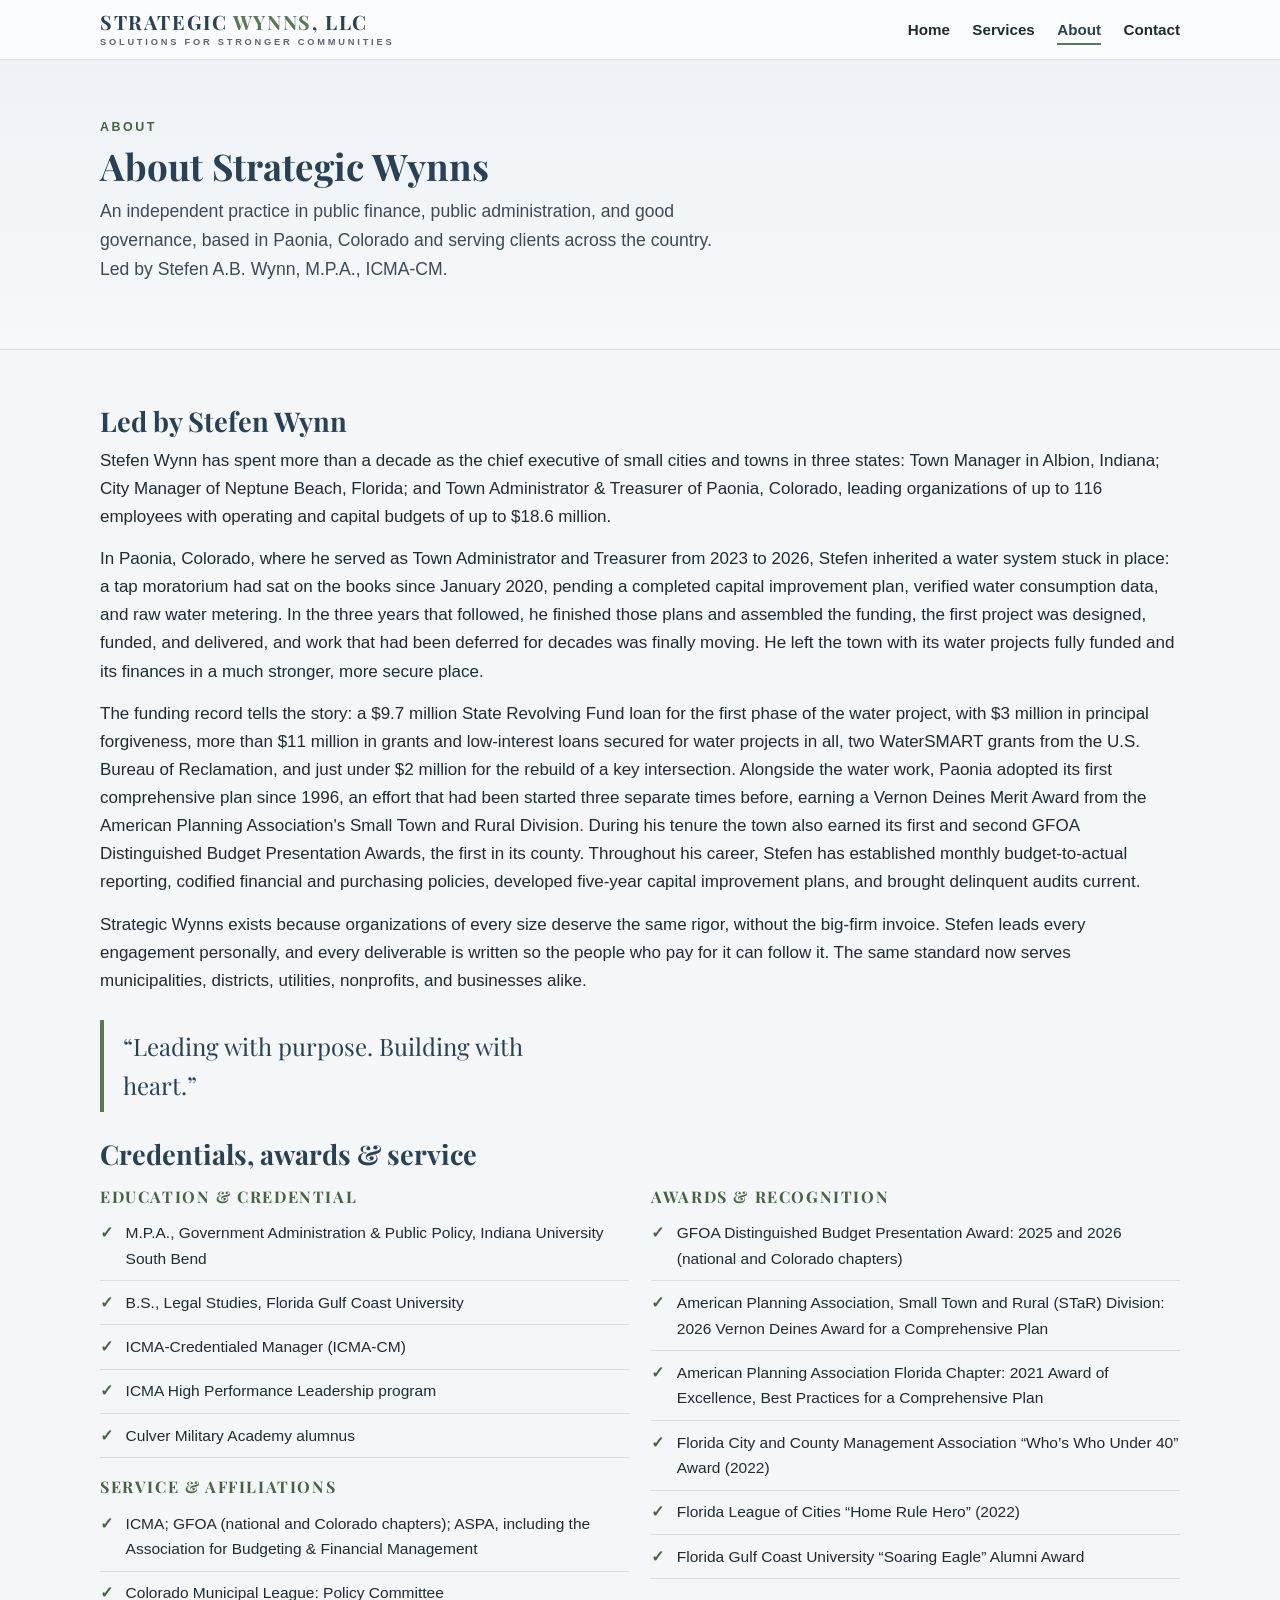
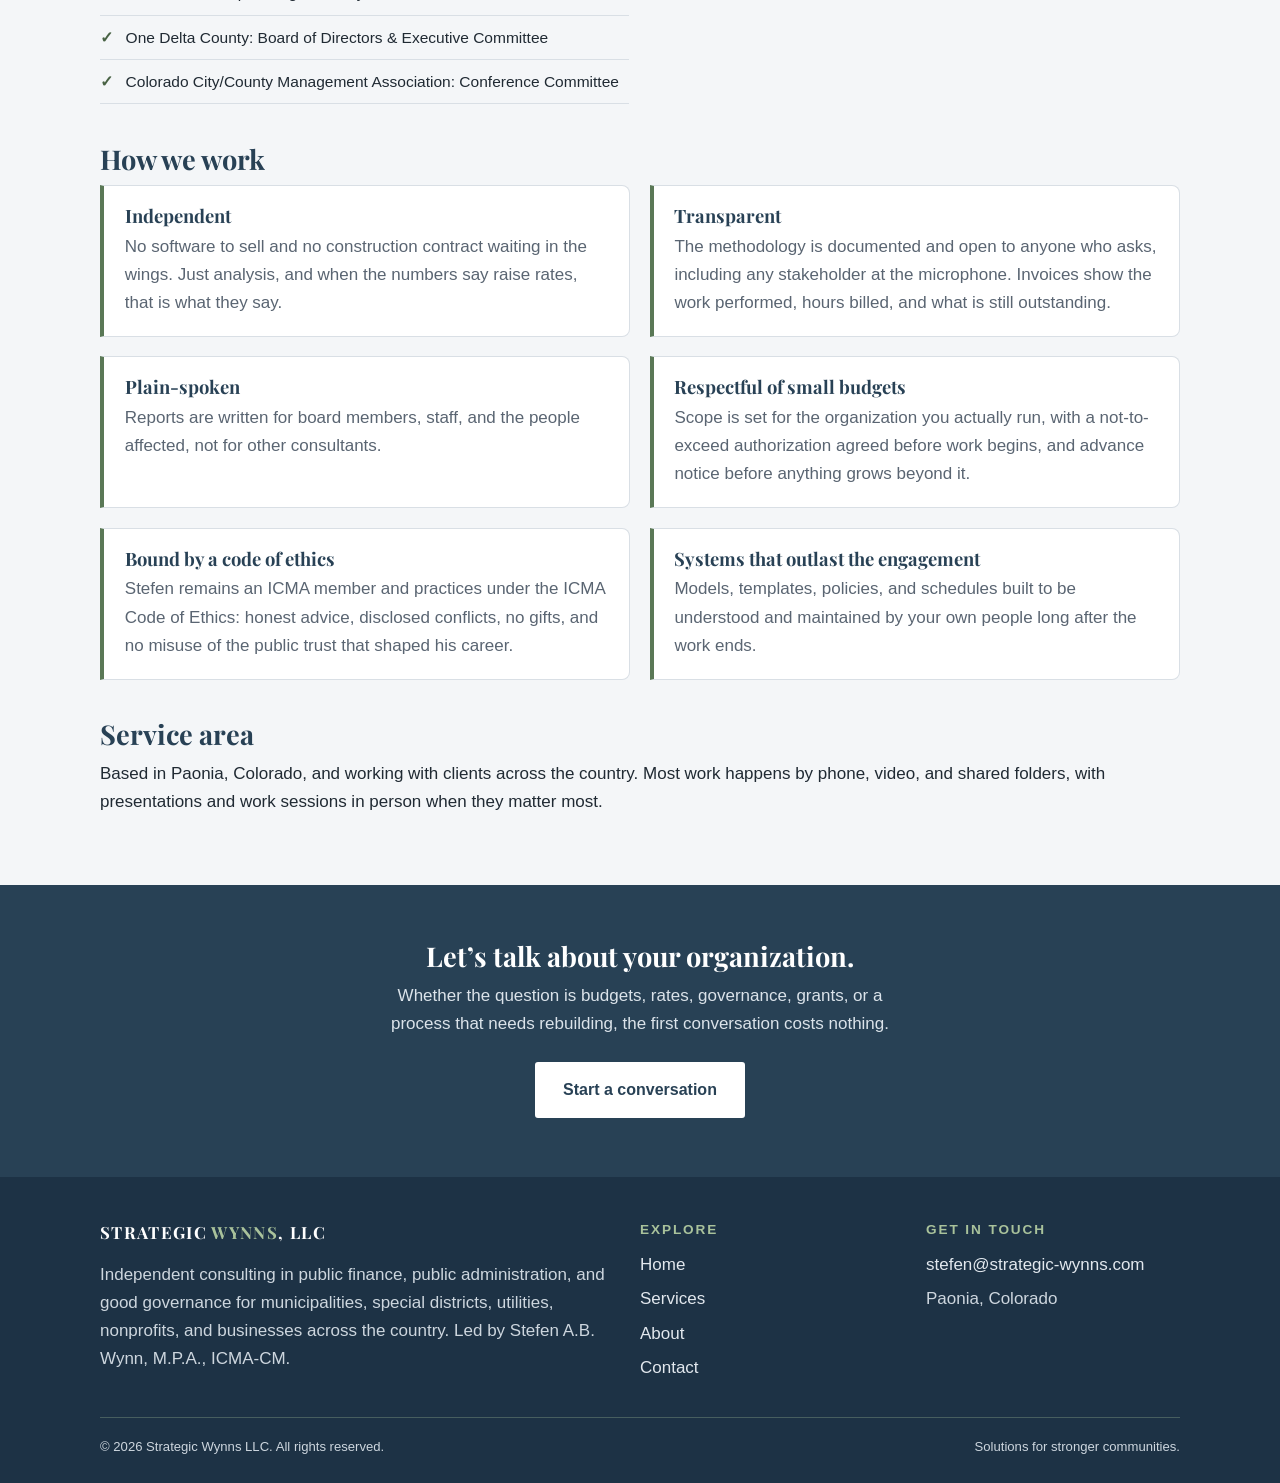
==== about.html @ 5e1393ef "Add files via upload" ====
<!DOCTYPE html>
<html lang="en">
<head>
<meta charset="utf-8">
<meta name="viewport" content="width=device-width, initial-scale=1">
<title>About | Strategic Wynns LLC | Stefen A.B. Wynn, M.P.A., ICMA-CM</title>
<meta name="description" content="About Strategic Wynns LLC: an independent practice in public finance, public administration, and good governance, led by Stefen A.B. Wynn, M.P.A., ICMA-Credentialed Manager, with more than a decade leading organizations in three states.">
<meta name="robots" content="index,follow">
<meta name="theme-color" content="#284155">
<meta property="og:title" content="About | Strategic Wynns LLC | Stefen A.B. Wynn, M.P.A., ICMA-CM">
<meta property="og:description" content="About Strategic Wynns LLC: an independent practice in public finance, public administration, and good governance, led by Stefen A.B. Wynn, M.P.A., ICMA-Credentialed Manager, with more than a decade leading organizations in three states.">
<meta property="og:url" content="https://strategic-wynns.com/about.html">
<meta property="og:image" content="https://strategic-wynns.com/assets/cover-top.jpg">
<link rel="canonical" href="https://strategic-wynns.com/about.html">
<link rel="preconnect" href="https://fonts.googleapis.com">
<link rel="preconnect" href="https://fonts.gstatic.com" crossorigin>
<link href="https://fonts.googleapis.com/css2?family=Playfair+Display:wght@600;700;800&display=swap" rel="stylesheet">
<link rel="icon" type="image/png" href="assets/favicon.png">
<link rel="stylesheet" href="assets/styles.css">
</head>
<body>

<a class="skip" href="#main">Skip to content</a>
<header>
  <div class="container nav">
    <a class="brand" href="index.html">
      <span class="wordmark">STRATEGIC <span class="g">WYNNS</span>, LLC<span class="sub">Solutions for Stronger Communities</span></span>
    </a>
    <nav aria-label="Main"><ul><li><a href="index.html">Home</a></li><li><a href="services.html">Services</a></li><li><a href="about.html" aria-current="page">About</a></li><li><a href="contact.html">Contact</a></li></ul></nav>
  </div>
</header>

<main id="main">

<section class="page-head">
  <div class="container">
    <span class="eyebrow">About</span>
    <h1>About Strategic Wynns</h1>
    <p class="lead">An independent practice in public finance, public administration, and good
    governance, based in Paonia, Colorado and serving clients across the country. Led by
    Stefen A.B. Wynn, M.P.A., ICMA-CM.</p>
  </div>
</section>

<section>
  <div class="container">
    <h2>Led by Stefen Wynn</h2>
    <p>Stefen Wynn has spent more than a decade as the chief executive of small cities and
    towns in three states: Town Manager in Albion, Indiana; City Manager of Neptune Beach,
    Florida; and Town Administrator &amp; Treasurer of Paonia, Colorado, leading organizations
    of up to 116 employees with operating and capital budgets of up to $18.6 million.</p>
    <p><p>In Paonia, Colorado, where he served as Town Administrator and Treasurer from 2023 to
    2026, Stefen inherited a water system stuck in place: a tap moratorium had sat on the books
    since January 2020, pending a completed capital improvement plan, verified water
    consumption data, and raw water metering. In the three years that followed, he finished
    those plans and assembled the funding, the first project was designed, funded, and
    delivered, and work that had been deferred for decades was finally moving. He left the town
    with its water projects fully funded and its finances in a much stronger,
    more secure place.</p>
    <p>The funding record tells the story: a $9.7 million State Revolving Fund loan for the
    first phase of the water project, with $3 million in principal forgiveness, more than
    $11 million in grants and low-interest loans secured for water projects in all, two WaterSMART grants from the U.S. Bureau of Reclamation, and just under $2 million
    for the rebuild of a key intersection. Alongside the water work, Paonia adopted its first
    comprehensive plan since 1996, an effort that had been started three separate times before,
    earning a Vernon Deines Merit Award from the American Planning Association's Small Town and
    Rural Division. During his tenure the town also earned its first and second GFOA
    Distinguished Budget Presentation Awards, the first in its county. Throughout his career,
    Stefen has established monthly budget-to-actual reporting, codified financial and
    purchasing policies, developed five-year capital improvement plans, and brought delinquent
    audits current.</p>
    <p>Strategic Wynns exists because organizations of every size deserve the same rigor,
    without the big-firm invoice. Stefen leads every engagement personally, and every
    deliverable is written so the people who pay for it can follow it. The same standard now
    serves municipalities, districts, utilities, nonprofits, and businesses alike.</p>

    <blockquote class="pull">&ldquo;Leading with purpose. Building with heart.&rdquo;</blockquote>

    <h2>Credentials, awards &amp; service</h2>
    <div class="cred-grid">
      <div>
        <h3>Education &amp; credential</h3>
        <ul>
          <li>M.P.A., Government Administration &amp; Public Policy, Indiana University South Bend</li>
          <li>B.S., Legal Studies, Florida Gulf Coast University</li>
          <li>ICMA-Credentialed Manager (ICMA-CM)</li>
          <li>ICMA High Performance Leadership program</li>
          <li>Culver Military Academy alumnus</li>
        </ul>
        <h3 style="margin-top:1.2rem">Service &amp; affiliations</h3>
        <ul>
          <li>ICMA; GFOA (national and Colorado chapters); ASPA, including the Association for Budgeting &amp; Financial Management</li>
          <li>Colorado Municipal League: Policy Committee</li>
          <li>One Delta County: Board of Directors &amp; Executive Committee</li>
          <li>Colorado City/County Management Association: Conference Committee</li>
        </ul>
      </div>
      <div>
        <h3>Awards &amp; recognition</h3>
        <ul>
          <li>GFOA Distinguished Budget Presentation Award: 2025 and 2026 (national and Colorado chapters)</li>
          <li>American Planning Association, Small Town and Rural (STaR) Division: 2026 Vernon Deines Award for a Comprehensive Plan</li>
          <li>American Planning Association Florida Chapter: 2021 Award of Excellence, Best Practices for a Comprehensive Plan</li>
          <li>Florida City and County Management Association &ldquo;Who&rsquo;s Who Under 40&rdquo; Award (2022)</li>
          <li>Florida League of Cities &ldquo;Home Rule Hero&rdquo; (2022)</li>
          <li>Florida Gulf Coast University &ldquo;Soaring Eagle&rdquo; Alumni Award</li>
        </ul>
      </div>
    </div>

    <h2 style="margin-top:2.4rem">How we work</h2>
    <div class="values">
      <div class="value">
        <h3>Independent</h3>
        <p>No software to sell and no construction contract waiting in the wings. Just
        analysis, and when the numbers say raise rates, that is what they say.</p>
      </div>
      <div class="value">
        <h3>Transparent</h3>
        <p>The methodology is documented and open to anyone who asks, including any stakeholder
        at the microphone. Invoices show the work performed, hours billed, and what is still
        outstanding.</p>
      </div>
      <div class="value">
        <h3>Plain-spoken</h3>
        <p>Reports are written for board members, staff, and the people affected, not for
        other consultants.</p>
      </div>
      <div class="value">
        <h3>Respectful of small budgets</h3>
        <p>Scope is set for the organization you actually run, with a not-to-exceed
        authorization agreed before work begins, and advance notice before anything grows
        beyond it.</p>
      </div>
      <div class="value">
        <h3>Bound by a code of ethics</h3>
        <p>Stefen remains an ICMA member and practices under the ICMA Code of Ethics: honest
        advice, disclosed conflicts, no gifts, and no misuse of the public trust that shaped
        his career.</p>
      </div>
      <div class="value">
        <h3>Systems that outlast the engagement</h3>
        <p>Models, templates, policies, and schedules built to be understood and maintained by
        your own people long after the work ends.</p>
      </div>
    </div>

    <h2 style="margin-top:2.4rem">Service area</h2>
    <p>Based in Paonia, Colorado, and working with clients across the country. Most work
    happens by phone, video, and shared folders, with presentations and work sessions in
    person when they matter most.</p>
  </div>
</section>

<section class="cta">
  <div class="container">
    <h2>Let&rsquo;s talk about your organization.</h2>
    <p>Whether the question is budgets, rates, governance, grants, or a process that needs
    rebuilding, the first conversation costs nothing.</p>
    <a class="btn btn-solid" href="contact.html">Start a conversation</a>
  </div>
</section>

</main>

<footer>
  <div class="container">
    <div class="foot-grid">
      <div>
        <div class="foot-brand">
          <span class="wm">STRATEGIC <span class="g">WYNNS</span>, LLC</span>
        </div>
        <p>Independent consulting in public finance, public administration, and good
        governance for municipalities, special districts, utilities, nonprofits, and
        businesses across the country. Led by Stefen A.B. Wynn, M.P.A., ICMA-CM.</p>
      </div>
      <div>
        <h4>Explore</h4>
        <ul>
          <li><a href="index.html">Home</a></li>
          <li><a href="services.html">Services</a></li>
          <li><a href="about.html">About</a></li>
          <li><a href="contact.html">Contact</a></li>
        </ul>
      </div>
      <div>
        <h4>Get in touch</h4>
        <ul>
          <li><a href="mailto:stefen@strategic-wynns.com">stefen@strategic-wynns.com</a></li>
          <li>Paonia, Colorado</li>
        </ul>
      </div>
    </div>
    <div class="fineprint">
      <span>&copy; 2026 Strategic Wynns LLC. All rights reserved.</span>
      <span>Solutions for stronger communities.</span>
    </div>
  </div>
</footer>

</body>
</html>
---- assets/styles.css ----
/* ============================================================
   Strategic Wynns LLC — styles.css (v1.5)
   Colors SAMPLED from the actual cover artwork in the proposal
   PDF (p.10 full-page image): slate #284155, green #5a7856,
   deep green #507050. All brand values live in this :root block.
   ============================================================ */
:root{
  --slate:#284155;        /* monogram / wordmark / headings (sampled) */
  --slate-dark:#1d3245;   /* footer, dark bands */
  --slate-mid:#3a5570;    /* hover */
  --slate-tint:#e8edf3;   /* pale slate fill */
  --green:#5a7856;        /* WYNNS / swoosh green (sampled) */
  --green-deep:#486244;   /* small green text — AA on white */
  --green-soft:#e9efe4;   /* pale sage bands */
  --green-line:#c8d4c2;
  --paper:#f4f6f8;        /* page ground (sky-tinted neutral) */
  --card:#ffffff;
  --ink:#202a33;
  --muted:#5a6572;
  --line:#d9dfe5;
  --serif:'Playfair Display',Georgia,'Times New Roman',serif;
  --sans:-apple-system,BlinkMacSystemFont,"Segoe UI",Roboto,Helvetica,Arial,sans-serif;
}
*{box-sizing:border-box;margin:0;padding:0}
html{scroll-behavior:smooth}
body{font-family:var(--sans);color:var(--ink);background:var(--paper);line-height:1.65;font-size:17px}
img{max-width:100%;display:block}
a{color:var(--green-deep)}
a:hover{color:var(--slate)}
h1,h2,h3{font-family:var(--serif);color:var(--slate);line-height:1.2;font-weight:700}
h1{font-size:2.4rem}
h2{font-size:1.7rem;margin-bottom:.6rem}
h3{font-size:1.15rem;margin-bottom:.35rem}
p{margin-bottom:.9rem}
.container{width:min(1080px,92%);margin:0 auto}
.skip{position:absolute;left:-9999px;top:0;background:var(--slate);color:#fff;padding:.5rem 1rem;z-index:99;font-weight:700}
.skip:focus{left:.5rem;top:.5rem}
:focus-visible{outline:3px solid var(--green);outline-offset:2px}

/* header — light, typographic wordmark (the monogram lives in the cover art + favicon) */
header{background:#fbfcfd;position:sticky;top:0;z-index:50;border-bottom:1px solid var(--line)}
.nav{display:flex;align-items:center;justify-content:space-between;padding:.75rem 0;gap:1rem;flex-wrap:wrap}
.brand{display:flex;align-items:center;text-decoration:none}
.wordmark{font-family:var(--serif);font-weight:700;font-size:1.24rem;letter-spacing:.08em;color:var(--slate);line-height:1.05}
.wordmark .g{color:var(--green)}
.wordmark .sub{display:block;font-family:var(--sans);font-weight:600;font-size:.58rem;letter-spacing:.3em;color:var(--muted);text-transform:uppercase;margin-top:.3rem}
nav ul{list-style:none;display:flex;gap:1.4rem;flex-wrap:wrap}
nav a{color:var(--ink);text-decoration:none;font-weight:600;font-size:.95rem;padding:.35rem 0;border-bottom:2px solid transparent}
nav a:hover{color:var(--green-deep)}
nav a[aria-current="page"]{color:var(--slate);border-bottom-color:var(--green)}

/* the actual cover art opens the home page */
.cover-hero{background:linear-gradient(180deg,#dfe7f0 0%,#edf0f4 72%,#f4f6f8 100%);padding:2.4rem 0 0;text-align:center}
.cover-hero img{width:100%;max-width:900px;height:auto;margin:0 auto;display:block;box-shadow:0 2px 18px rgba(32,42,51,.14);border-radius:4px 4px 0 0}
.cover-credit{font-size:.8rem;letter-spacing:.18em;text-transform:uppercase;color:var(--muted);padding:.7rem 0 0;background:#f4f6f8}
.intro{padding:3.2rem 0;text-align:center;background:linear-gradient(180deg,#eef2f6,#f4f6f8)}
.intro h1{font-size:2.4rem;max-width:26ch;margin:0 auto .9rem}
.intro .lead{max-width:62ch;margin:0 auto 1.5rem;color:#3d4a56;font-size:1.12rem}
.btn{display:inline-block;padding:.8rem 1.6rem;border-radius:3px;text-decoration:none;font-weight:700;font-size:1rem;transition:transform .12s ease, box-shadow .12s ease;margin:.3rem .5rem;border:2px solid var(--slate)}
.btn:active{transform:translateY(1px)}
.btn-solid{background:var(--slate);color:#fff}
.btn-solid:hover{background:var(--slate-mid);color:#fff;box-shadow:0 3px 12px rgba(29,50,69,.3)}
.btn-ghost{background:transparent;color:var(--slate)}
.btn-ghost:hover{background:var(--slate-tint);color:var(--slate)}

section{padding:3.4rem 0}
.sec-head{max-width:66ch;margin-bottom:1.6rem}
.kicker{color:var(--green-deep);text-transform:uppercase;letter-spacing:.18em;font-size:.75rem;font-weight:700;display:block;margin-bottom:.4rem}
.cards{display:grid;grid-template-columns:repeat(2,1fr);gap:1.2rem}
.card{background:var(--card);border:1px solid var(--line);border-radius:8px;padding:1.5rem 1.4rem;box-shadow:0 1px 3px rgba(29,50,69,.07);display:flex;flex-direction:column}
.card p{color:var(--muted);flex:1}
.card .icon{width:44px;height:44px;border-radius:8px;background:var(--slate);color:#fff;display:flex;align-items:center;justify-content:center;font-family:var(--serif);font-size:1.25rem;font-weight:700;margin-bottom:.9rem}
.more{font-weight:700;text-decoration:none;font-size:.95rem}
.more::after{content:" \2192"}
.more:hover{color:var(--green)}

.values{display:grid;grid-template-columns:1fr 1fr;gap:1.2rem}
.value{background:var(--card);border-left:4px solid var(--green);border-radius:0 8px 8px 0;padding:1.2rem 1.3rem;border-top:1px solid var(--line);border-right:1px solid var(--line);border-bottom:1px solid var(--line)}
.value p{color:var(--muted);margin:0}

.band{background:var(--green-soft);border-top:1px solid var(--green-line);border-bottom:1px solid var(--green-line)}
.band h2{color:var(--slate)}
.band .kicker{color:var(--green-deep)}
.work-line{font-family:var(--serif);font-size:1.35rem;color:var(--slate);margin-bottom:.5rem}
.band p{color:#3f4a41;max-width:70ch}

.steps{list-style:none;counter-reset:step;display:grid;grid-template-columns:1fr 1fr;gap:1.1rem}
.steps li{counter-increment:step;background:var(--card);border:1px solid var(--line);border-radius:8px;padding:1.3rem 1.3rem 1.1rem 3.6rem;position:relative}
.steps li::before{content:counter(step);position:absolute;left:1rem;top:1.15rem;width:1.9rem;height:1.9rem;border-radius:50%;background:var(--slate);color:#fff;font-family:var(--serif);font-weight:700;display:flex;align-items:center;justify-content:center}
.steps li p{color:var(--muted);margin:0}
.steps h3{color:var(--slate)}

.svc{background:var(--card);border:1px solid var(--line);border-radius:8px;padding:1.7rem 1.6rem;margin-bottom:1.4rem}
.svc .tag{display:inline-block;background:var(--slate);color:#fff;border-radius:4px;font-size:.72rem;font-weight:700;letter-spacing:.12em;text-transform:uppercase;padding:.25rem .6rem;margin-bottom:.7rem}
.svc ul{margin:.6rem 0 0 1.1rem}
.svc li{margin-bottom:.45rem;color:var(--ink)}
.svc li b{color:var(--slate)}

.note{background:var(--green-soft);border:1px solid var(--green);border-radius:8px;padding:1.1rem 1.4rem;font-size:.98rem;color:#2f3d2c}
.note b{color:#1f2b1d}

.pull{font-family:var(--serif);font-size:1.5rem;color:var(--slate);border-left:4px solid var(--green);padding:.4rem 0 .4rem 1.2rem;margin:1.6rem 0;max-width:34ch}
.cred-grid{display:grid;grid-template-columns:1fr 1fr;gap:1.4rem;margin-top:1rem}
.cred-grid ul{list-style:none}
.cred-grid li{padding:.55rem 0 .55rem 1.6rem;position:relative;border-bottom:1px solid var(--line);font-size:.97rem}
.cred-grid li::before{content:"\2713";position:absolute;left:0;color:var(--green-deep);font-weight:700}
.cred-grid h3{color:var(--green-deep);font-size:1rem;text-transform:uppercase;letter-spacing:.1em}

.methods{display:grid;grid-template-columns:repeat(3,1fr);gap:1.2rem;margin:1.4rem 0 2.2rem}
.method{background:var(--card);border:1px solid var(--line);border-radius:8px;padding:1.2rem 1.3rem}
.method .label{font-size:.75rem;text-transform:uppercase;letter-spacing:.14em;color:var(--muted);font-weight:700}
.method .val{font-family:var(--serif);font-size:1.1rem;color:var(--slate);font-weight:700}
form{background:var(--card);border:1px solid var(--line);border-radius:8px;padding:1.6rem;max-width:640px}
.field{margin-bottom:1rem}
label{display:block;font-weight:700;font-size:.9rem;margin-bottom:.3rem;color:var(--slate)}
input[type=text],input[type=email],textarea{width:100%;padding:.65rem .8rem;border:1px solid var(--line);border-radius:4px;font-family:var(--sans);font-size:1rem;background:var(--paper)}
textarea{min-height:130px;resize:vertical}
.hint{font-size:.85rem;color:var(--muted)}
.check-list{list-style:none;margin:1rem 0}
.check-list li{padding:.4rem 0 .4rem 1.7rem;position:relative}
.check-list li::before{content:"\2713";position:absolute;left:0;color:var(--green-deep);font-weight:700}

.cta{background:var(--slate);text-align:center}
.cta h2{color:#fff}
.cta p{color:#dbe3ea;max-width:56ch;margin:0 auto 1.2rem}
.cta .btn-solid{background:#fff;color:var(--slate);border-color:#fff}
.cta .btn-solid:hover{background:var(--slate-tint);color:var(--slate)}

footer{background:var(--slate-dark);color:#cdd6de;padding:2.6rem 0 1.6rem}
.foot-grid{display:grid;grid-template-columns:2fr 1fr 1fr;gap:2rem;margin-bottom:1.8rem}
footer h4{color:#a9c29b;font-size:.85rem;text-transform:uppercase;letter-spacing:.14em;margin-bottom:.6rem}
footer ul{list-style:none}
footer li{margin-bottom:.4rem}
footer a{color:#e2e8ee;text-decoration:none}
footer a:hover{color:#fff}
.foot-brand{margin-bottom:.8rem}
.foot-brand .wm{font-family:var(--serif);color:#fff;font-weight:700;font-size:1.05rem;letter-spacing:.08em}
.foot-brand .wm .g{color:#a9c29b}
.fineprint{border-top:1px solid rgba(169,194,155,.3);padding-top:1.1rem;font-size:.82rem;display:flex;justify-content:space-between;gap:1rem;flex-wrap:wrap}

.page-head{background:linear-gradient(180deg,#eef2f6,#f6f8fa);padding:3.2rem 0;border-bottom:1px solid var(--line)}
.page-head .eyebrow{color:var(--green-deep);text-transform:uppercase;letter-spacing:.2em;font-size:.78rem;font-weight:700}
.page-head h1{color:var(--slate);font-size:2.3rem;margin:.3rem 0 .5rem}
.page-head .lead{color:#3d4a56;max-width:64ch;font-size:1.1rem}

@media (max-width:880px){
  h1{font-size:1.9rem}
  .intro h1{font-size:1.9rem}
  .cards,.values,.steps,.cred-grid,.methods{grid-template-columns:1fr}
  .foot-grid{grid-template-columns:1fr}
  section{padding:2.6rem 0}
  .pull{font-size:1.25rem}
}
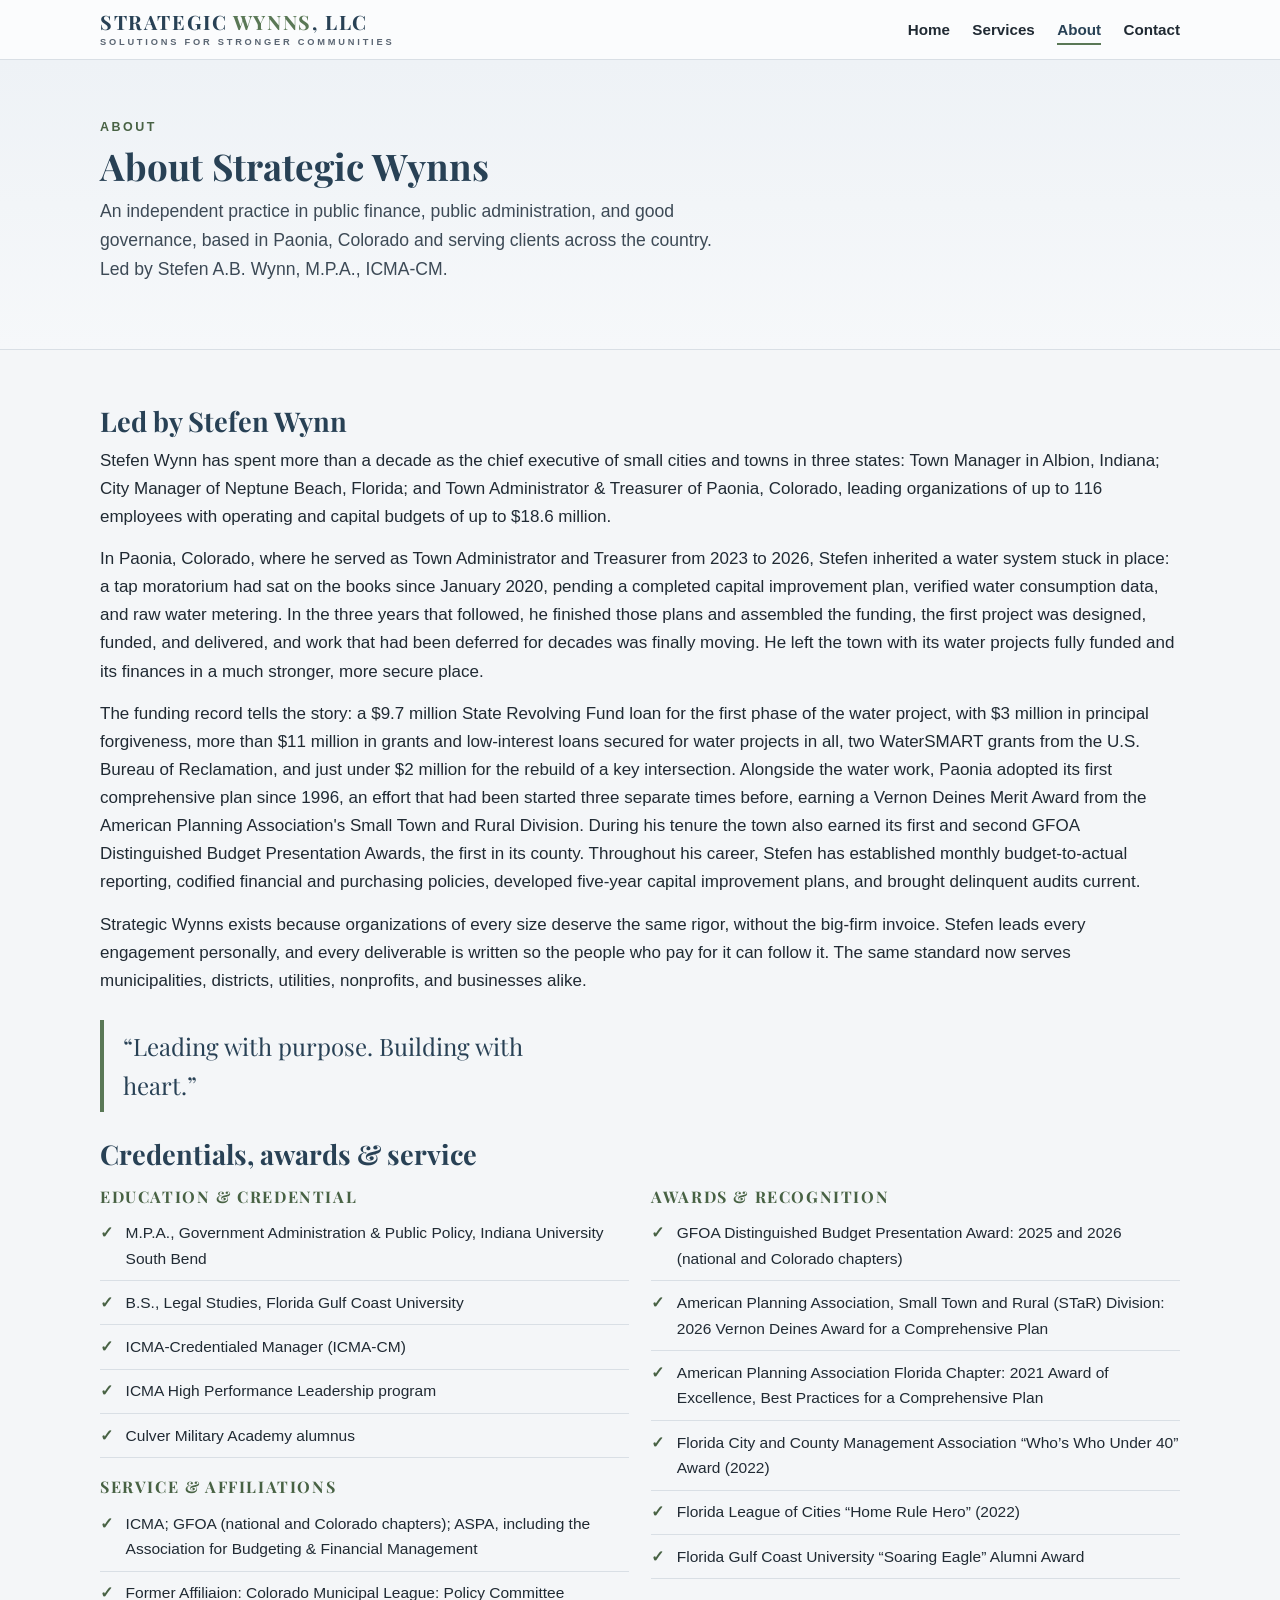
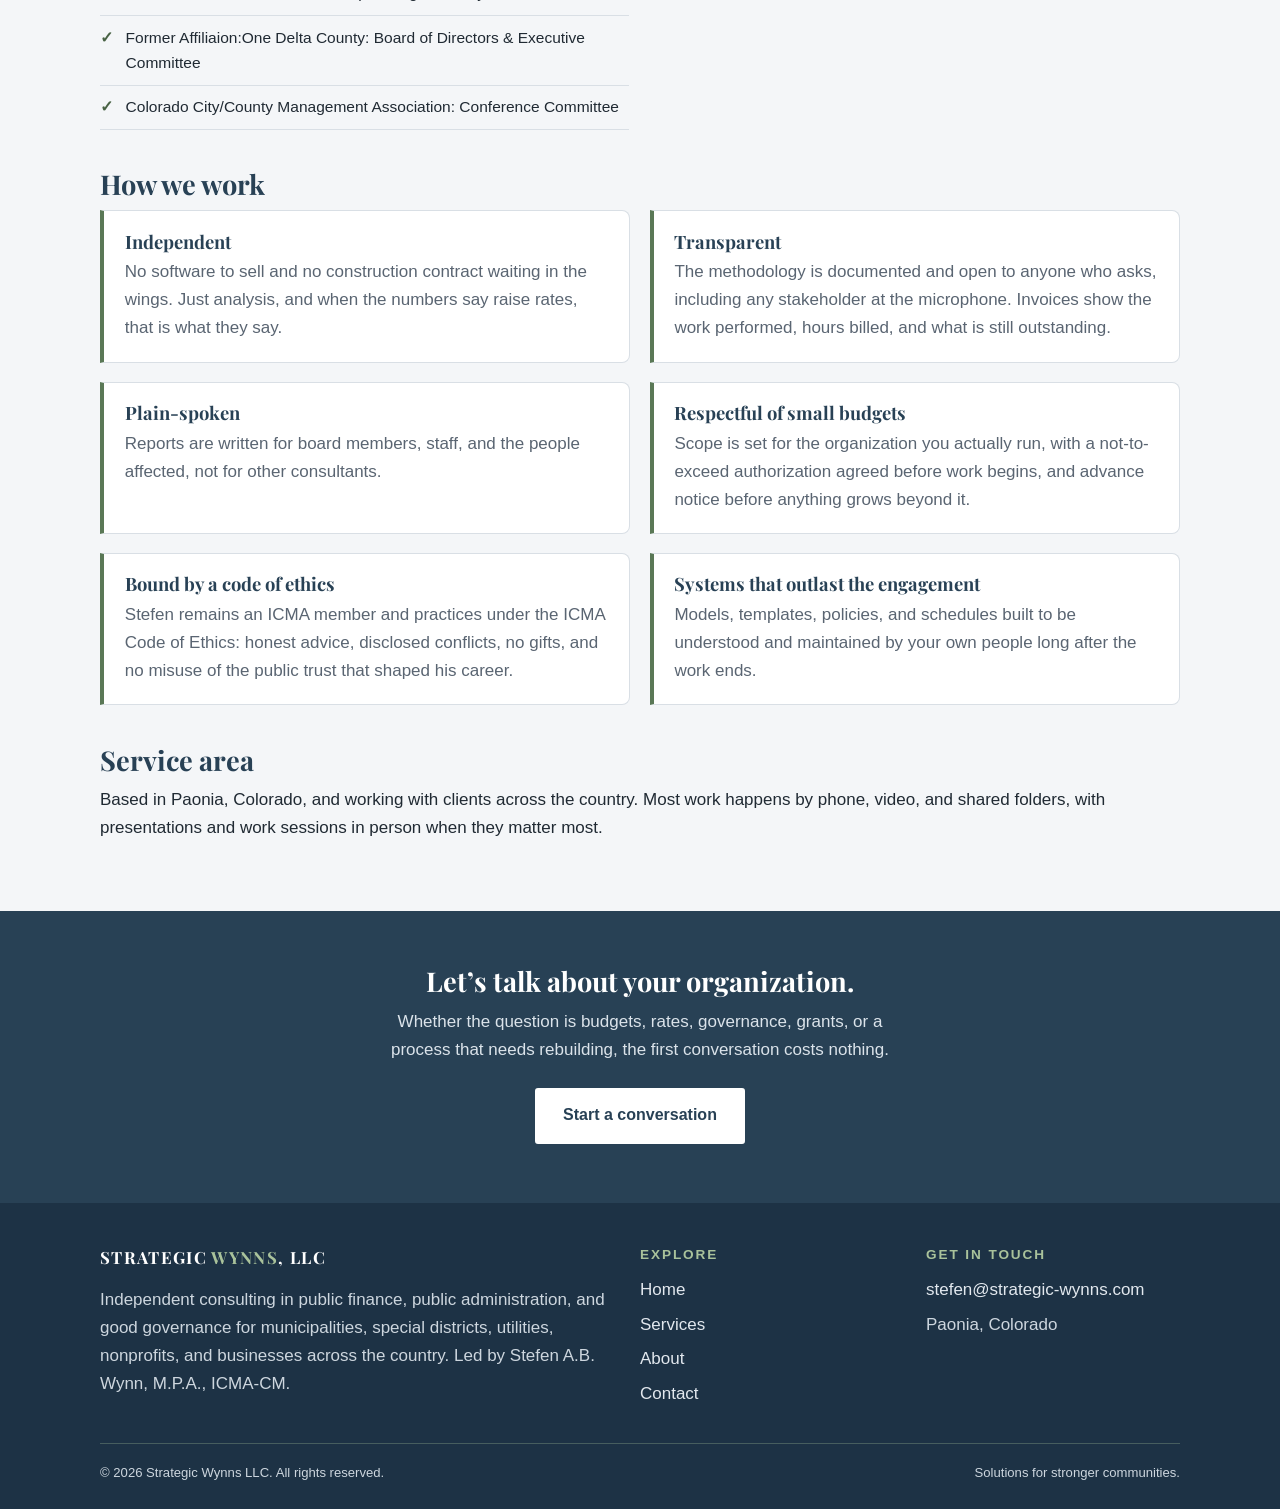
==== commit 795e6740: "Update about.html" ====
--- a/about.html
+++ b/about.html
@@ -89,8 +89,8 @@
         <h3 style="margin-top:1.2rem">Service &amp; affiliations</h3>
         <ul>
           <li>ICMA; GFOA (national and Colorado chapters); ASPA, including the Association for Budgeting &amp; Financial Management</li>
-          <li>Colorado Municipal League: Policy Committee</li>
-          <li>One Delta County: Board of Directors &amp; Executive Committee</li>
+          <li>Former Affiliaion: Colorado Municipal League: Policy Committee</li>
+          <li>Former Affiliaion:One Delta County: Board of Directors &amp; Executive Committee</li>
           <li>Colorado City/County Management Association: Conference Committee</li>
         </ul>
       </div>
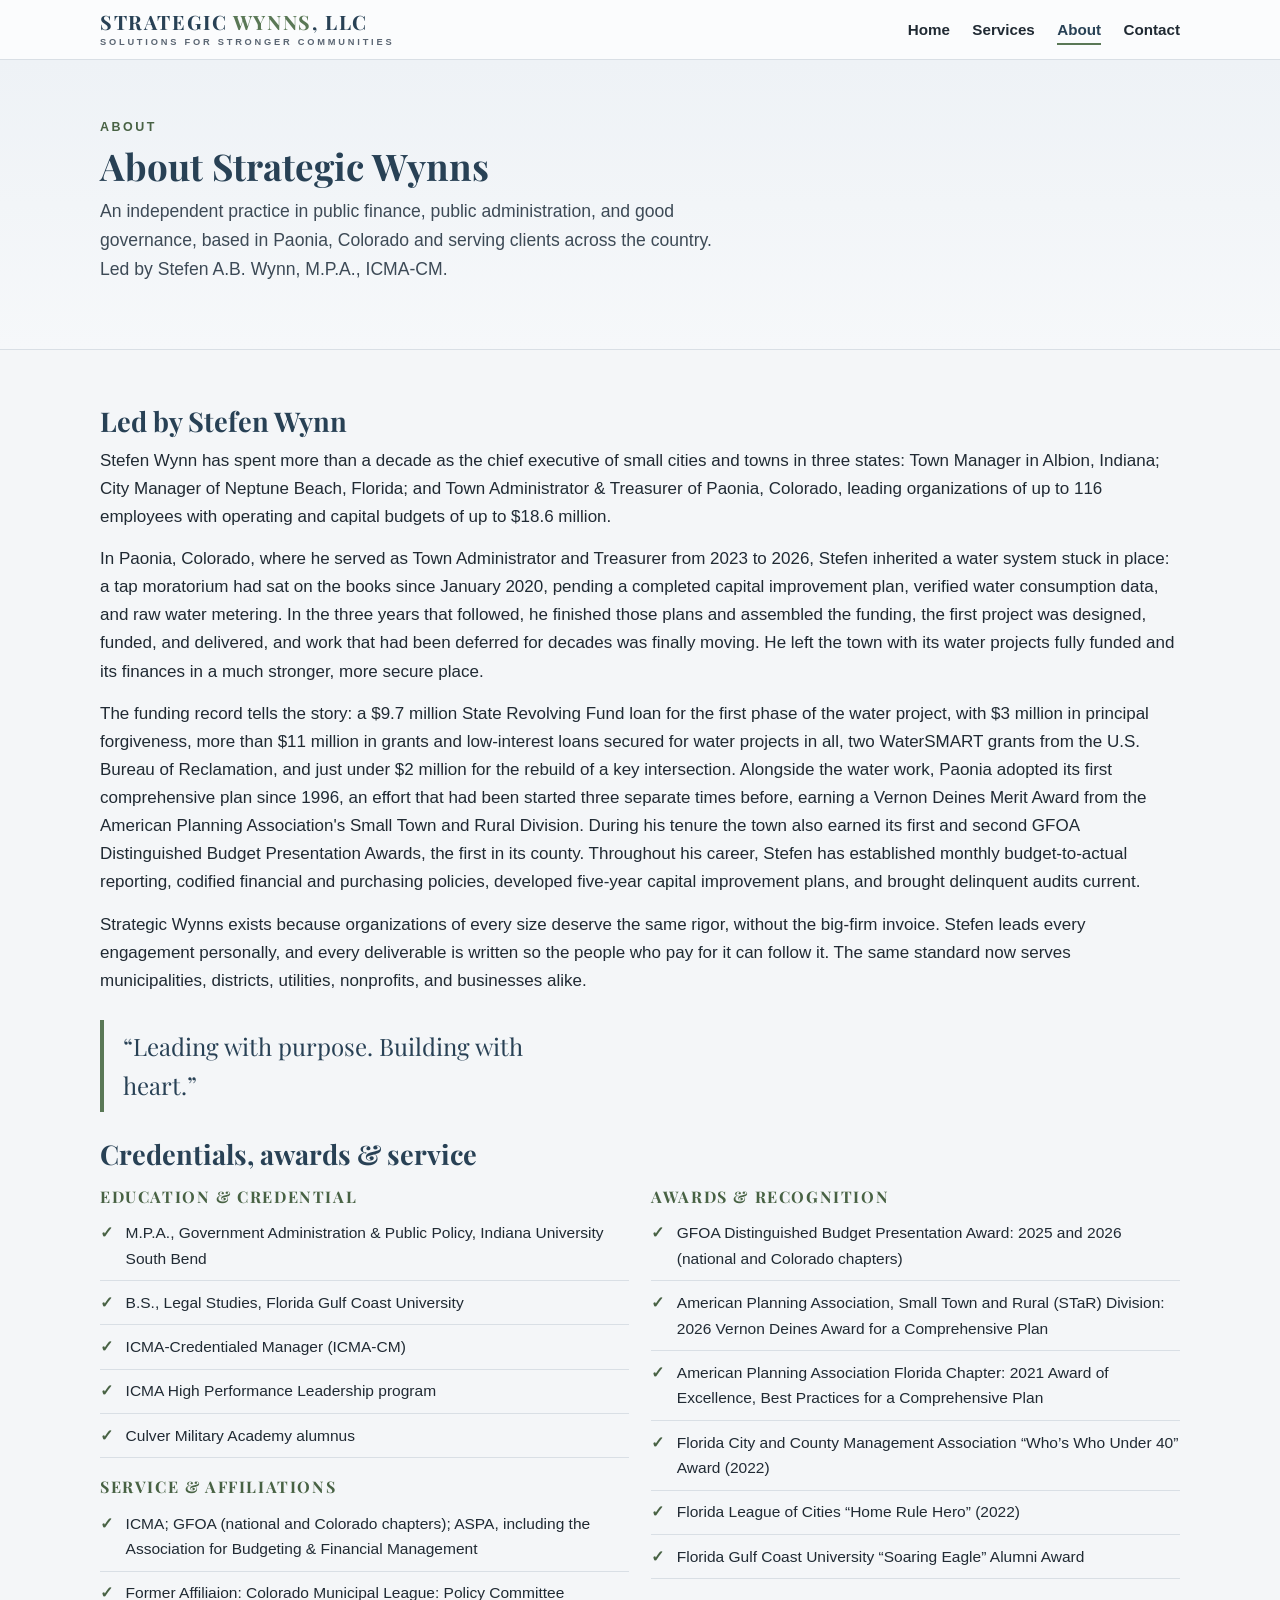
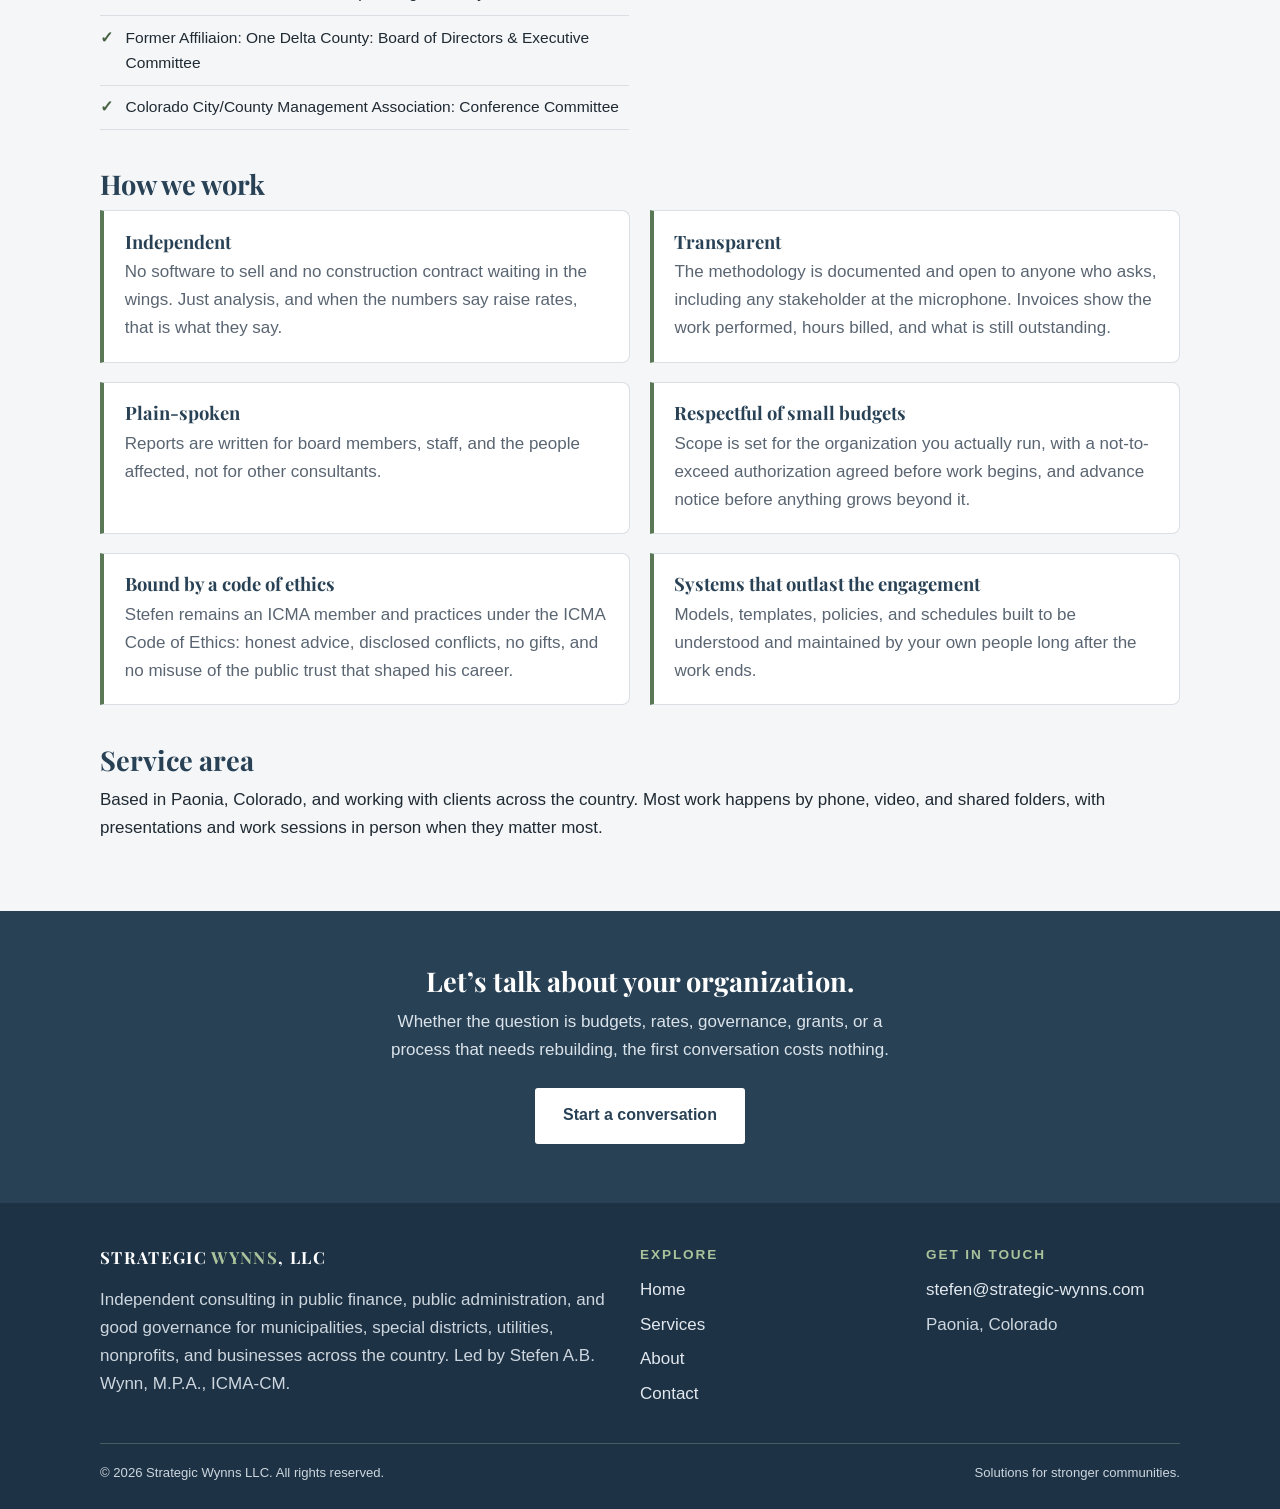
==== commit 41facc7b: "Update about.html" ====
--- a/about.html
+++ b/about.html
@@ -90,7 +90,7 @@
         <ul>
           <li>ICMA; GFOA (national and Colorado chapters); ASPA, including the Association for Budgeting &amp; Financial Management</li>
           <li>Former Affiliaion: Colorado Municipal League: Policy Committee</li>
-          <li>Former Affiliaion:One Delta County: Board of Directors &amp; Executive Committee</li>
+          <li>Former Affiliaion: One Delta County: Board of Directors &amp; Executive Committee</li>
           <li>Colorado City/County Management Association: Conference Committee</li>
         </ul>
       </div>
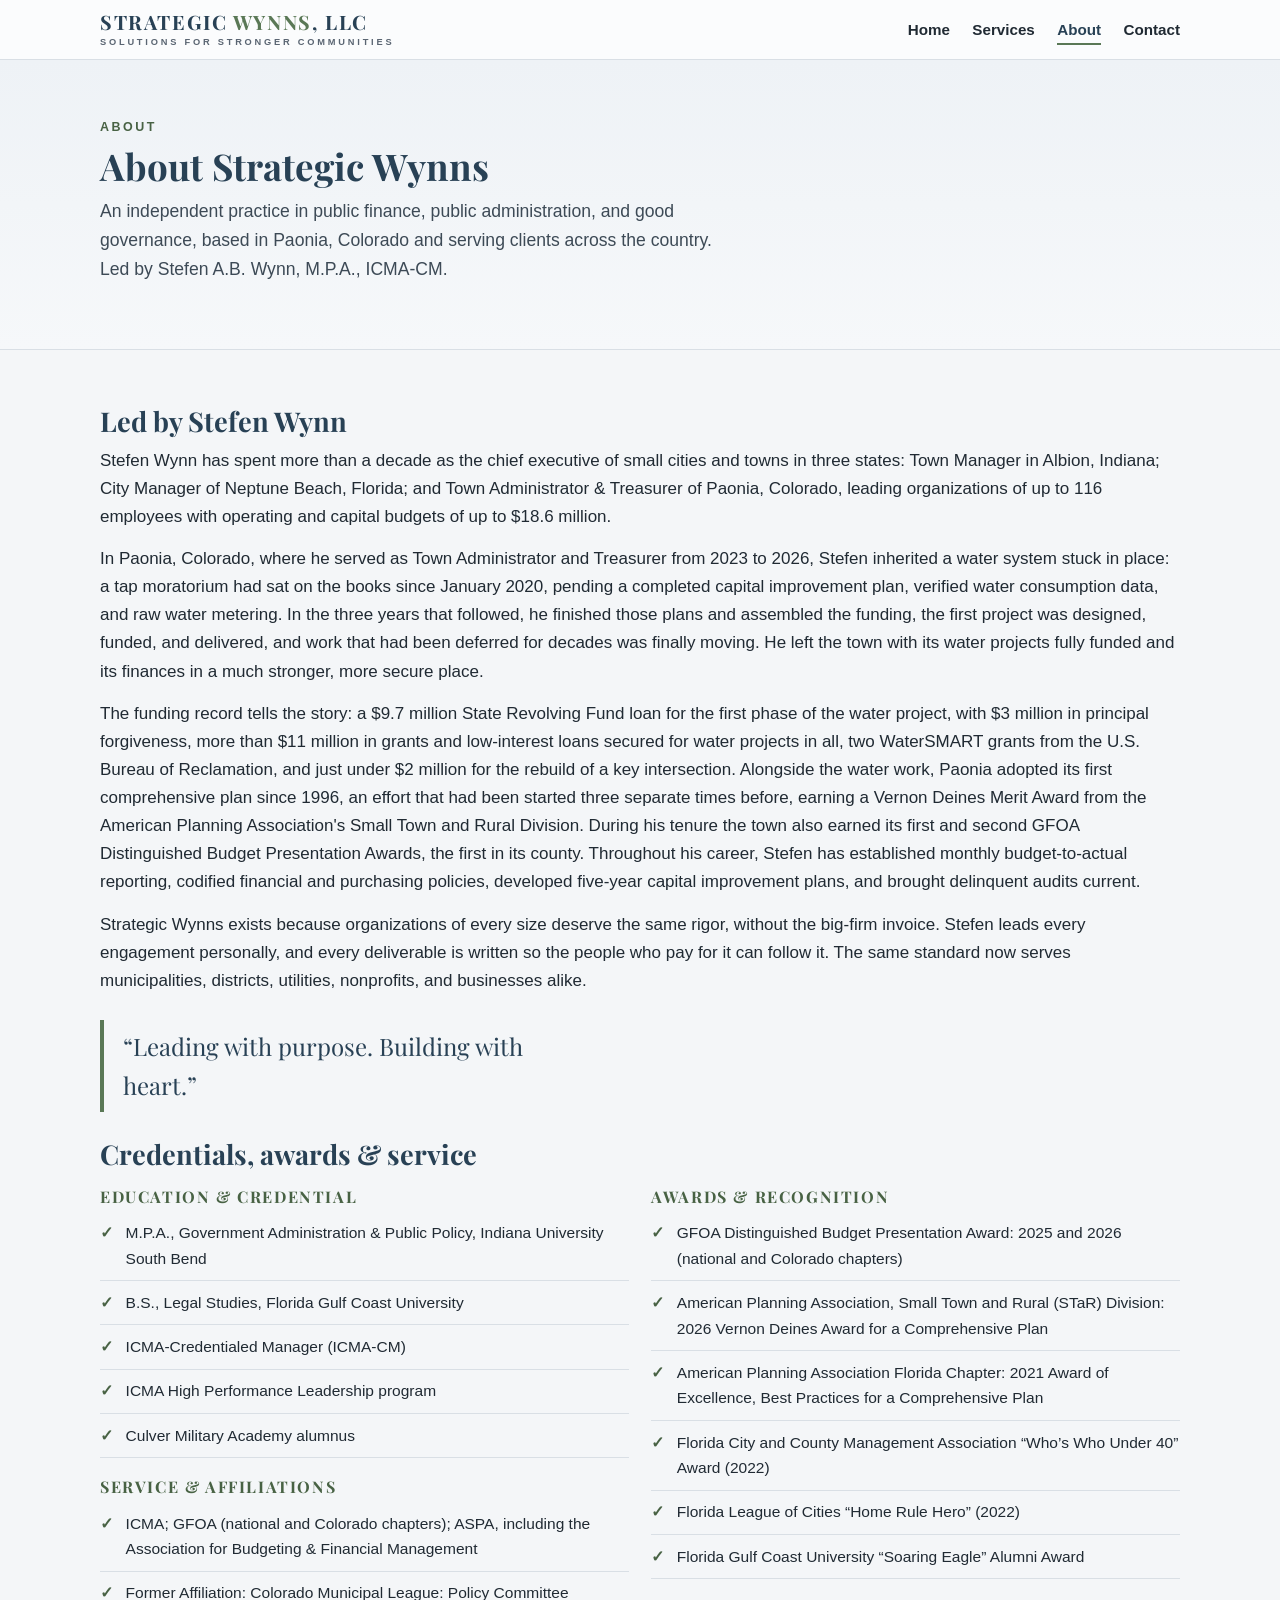
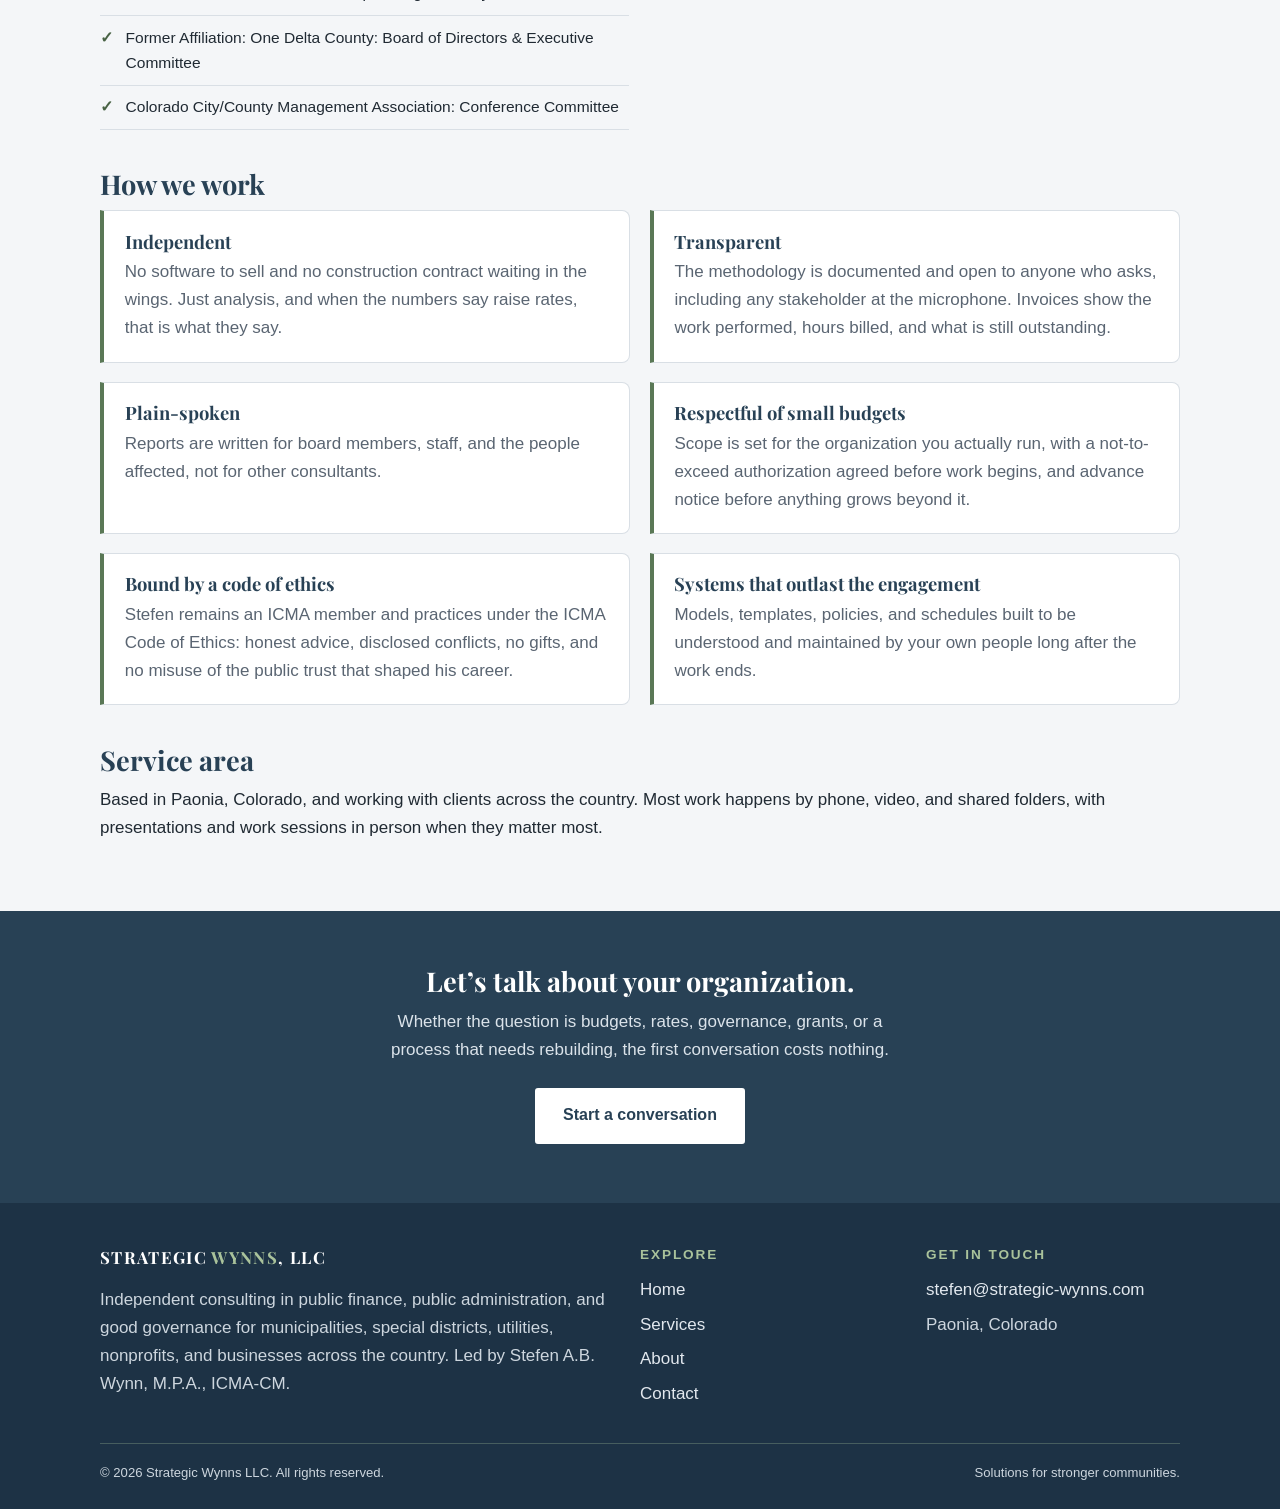
==== commit f22c79e9: "Update about.html" ====
--- a/about.html
+++ b/about.html
@@ -89,8 +89,8 @@
         <h3 style="margin-top:1.2rem">Service &amp; affiliations</h3>
         <ul>
           <li>ICMA; GFOA (national and Colorado chapters); ASPA, including the Association for Budgeting &amp; Financial Management</li>
-          <li>Former Affiliaion: Colorado Municipal League: Policy Committee</li>
-          <li>Former Affiliaion: One Delta County: Board of Directors &amp; Executive Committee</li>
+          <li>Former Affiliation: Colorado Municipal League: Policy Committee</li>
+          <li>Former Affiliation: One Delta County: Board of Directors &amp; Executive Committee</li>
           <li>Colorado City/County Management Association: Conference Committee</li>
         </ul>
       </div>
